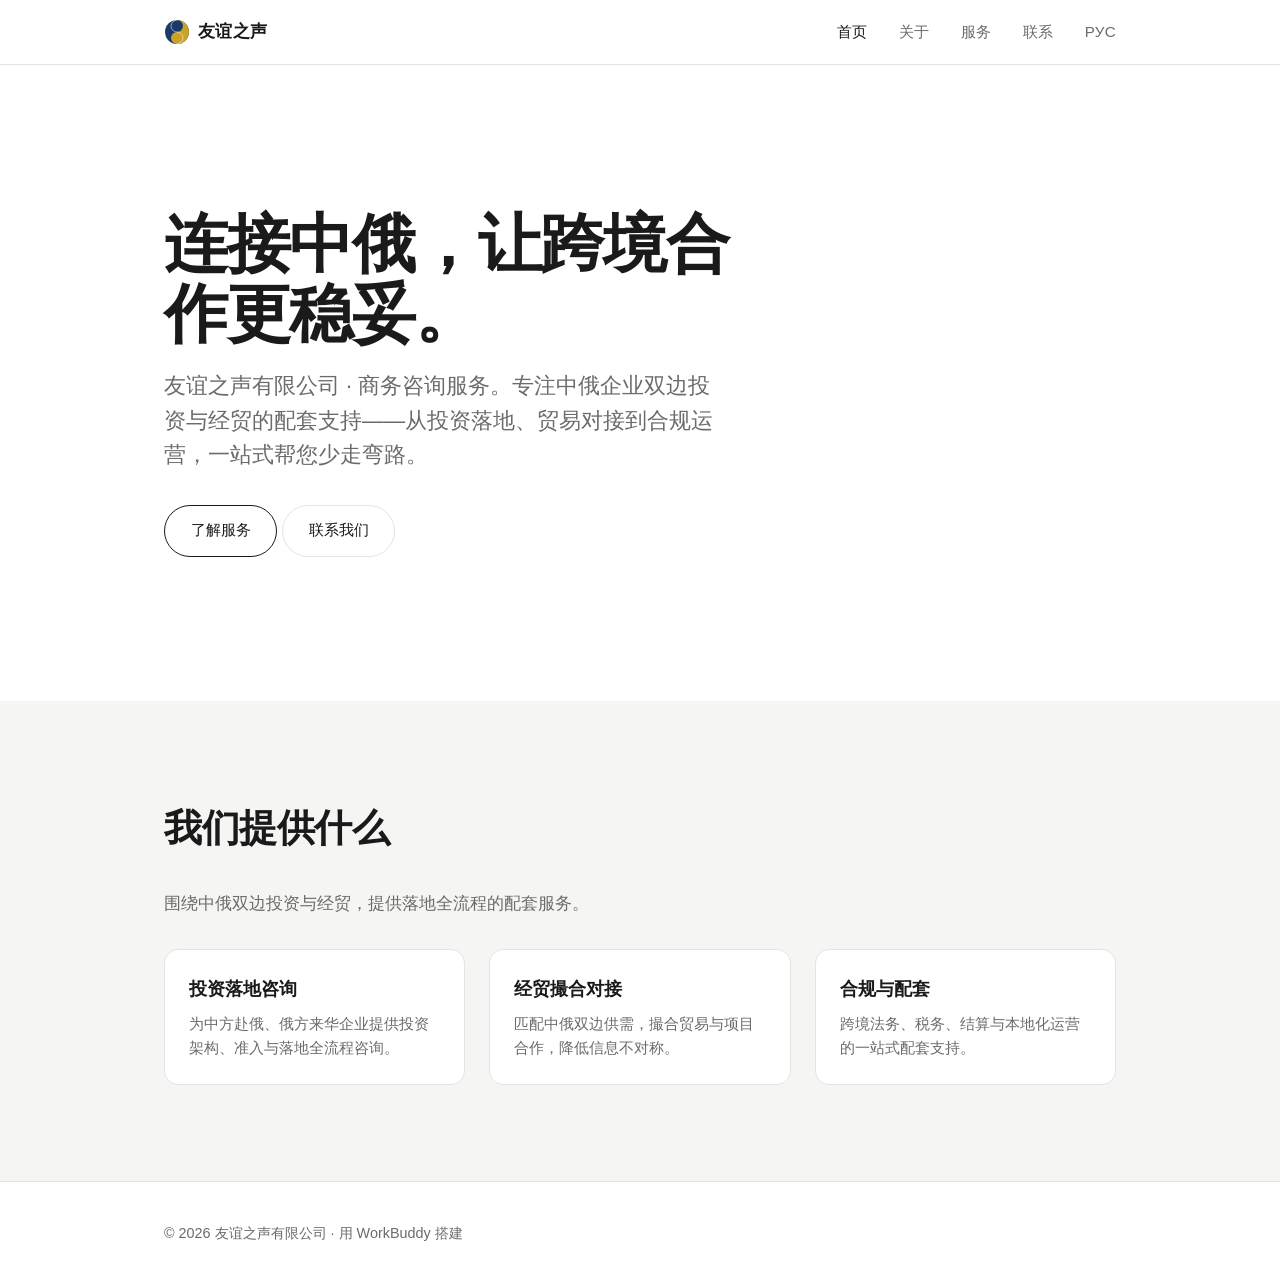
==== index.html @ 6a03e6d9 "Init 友谊之声商务咨询静态站：四页 + 中俄双语 + 矢量 logo + Formspree 接入" ====
<!DOCTYPE html>
<html lang="zh-CN">
<head>
  <meta charset="UTF-8" />
  <meta name="viewport" content="width=device-width, initial-scale=1.0" />
  <title data-i18n="title_home">友谊之声 · 商务咨询</title>
  <!-- description 会影响搜索引擎展示，可继续润色 -->
  <meta name="description" content="友谊之声有限公司商务咨询服务板块，专注中俄企业双边投资与经贸的配套支持。" />
  <link rel="stylesheet" href="assets/css/styles.css" />
  <link rel="icon" href="assets/brand/logo-mark.svg" type="image/svg+xml" />
</head>
<body>
  <!-- ===== 顶部导航：每个页面保持一致，方便访客随时跳转 ===== -->
  <header class="site-header">
    <nav class="nav container">
      <a href="index.html" class="brand"><img class="brand-mark" src="assets/brand/logo-mark.svg" alt="友谊之声"><span data-i18n="brand">友谊之声</span></a>
      <button class="nav-toggle" aria-label="菜单" aria-expanded="false">☰</button>
      <ul class="nav-links">
        <li><a href="index.html" aria-current="page" data-i18n="nav_home">首页</a></li>
        <li><a href="about.html" data-i18n="nav_about">关于</a></li>
        <li><a href="services.html" data-i18n="nav_services">服务</a></li>
        <li><a href="contact.html" data-i18n="nav_contact">联系</a></li>
        <!-- 语言切换按钮：点一下在中/俄之间切换，状态会被记住 -->
        <li><button id="lang-toggle" class="lang-toggle" type="button" data-i18n="nav_lang">РУС</button></li>
      </ul>
    </nav>
  </header>

  <main>
    <!-- ===== 英雄区：第一屏，说清你是谁、做什么 ===== -->
    <section class="hero container">
      <h1 data-i18n="hero_title">连接中俄，让跨境合作更稳妥。</h1>
      <p data-i18n="hero_sub">友谊之声有限公司 · 商务咨询服务。专注中俄企业双边投资与经贸的配套支持——从投资落地、贸易对接到合规运营，一站式帮您少走弯路。</p>
      <div>
        <a href="services.html" class="btn" data-i18n="btn_services">了解服务</a>
        <a href="contact.html" class="btn btn--ghost" data-i18n="btn_contact">联系我们</a>
      </div>
    </section>

    <!-- ===== 价值区块：三句话讲清核心服务 ===== -->
    <section class="section section--soft">
      <div class="container">
        <h2 data-i18n="sec_offer_title">我们提供什么</h2>
        <p class="lead" data-i18n="sec_offer_lead">围绕中俄双边投资与经贸，提供落地全流程的配套服务。</p>
        <div class="grid-3" style="margin-top:2rem">
          <!-- 下面每个 .card 就是一格，复制即可新增 -->
          <div class="card">
            <h3 data-i18n="card1_title">投资落地咨询</h3>
            <p data-i18n="card1_desc">为中方赴俄、俄方来华企业提供投资架构、准入与落地全流程咨询。</p>
          </div>
          <div class="card">
            <h3 data-i18n="card2_title">经贸撮合对接</h3>
            <p data-i18n="card2_desc">匹配中俄双边供需，撮合贸易与项目合作，降低信息不对称。</p>
          </div>
          <div class="card">
            <h3 data-i18n="card3_title">合规与配套</h3>
            <p data-i18n="card3_desc">跨境法务、税务、结算与本地化运营的一站式配套支持。</p>
          </div>
        </div>
      </div>
    </section>
  </main>

  <!-- ===== 页脚：保持简洁，别堆东西 ===== -->
  <footer class="site-footer">
    <div class="container">© <span id="year"></span> <span data-i18n="footer_text">友谊之声有限公司 · 用 WorkBuddy 搭建</span></div>
  </footer>

  <!-- 脚本放在 body 末尾：i18n 先加载（负责翻译与切换），main 后加载（汉堡菜单+年份） -->
  <script src="assets/js/i18n.js"></script>
  <script src="assets/js/main.js"></script>
</body>
</html>
---- assets/css/styles.css ----
/* ============================================================
   友谊之声 · 商务咨询 — 全局样式
   设计原则：大量留白、单一强调色、清晰的信息层级
   学习方式：先改 :root 里的变量，看整站风格怎么变
   ============================================================ */

/* ---- 设计变量：改这里就能换主题 ---- */
:root {
  --bg: #ffffff;          /* 页面背景 */
  --bg-soft: #f5f5f3;     /* 浅色区块背景 */
  --text: #1a1a1a;        /* 主文字 */
  --muted: #6b6b6b;       /* 次要文字 */
  --line: #e4e4e1;        /* 分割线/边框 */
  --accent: #1a1a1a;      /* 强调色（这里走极简黑白） */
  --max-width: 1080px;    /* 内容最大宽度 */
  --space: clamp(1.5rem, 5vw, 4rem); /* 左右内边距，随屏幕自适应 */
}

/* ---- 基础重置：让不同浏览器表现一致 ---- */
*, *::before, *::after { box-sizing: border-box; }
html { -webkit-text-size-adjust: 100%; scroll-behavior: smooth; }
body {
  margin: 0;
  background: var(--bg);
  color: var(--text);
  font-family: -apple-system, BlinkMacSystemFont, "Segoe UI", "PingFang SC",
    "Hiragino Sans GB", "Microsoft YaHei", sans-serif;
  line-height: 1.6;
  font-size: 17px;
  -webkit-font-smoothing: antialiased;
}
img { max-width: 100%; display: block; }
a { color: inherit; text-decoration: none; }

/* ---- 布局容器：统一内容宽度与居中 ---- */
.container {
  width: 100%;
  max-width: var(--max-width);
  margin-inline: auto;
  padding-inline: var(--space);
}

/* ---- 顶部导航：吸顶 + 毛玻璃 ---- */
.site-header {
  position: sticky;
  top: 0;
  z-index: 10;
  background: color-mix(in srgb, var(--bg) 88%, transparent);
  backdrop-filter: blur(8px);
  border-bottom: 1px solid var(--line);
}
.nav {
  display: flex;
  align-items: center;
  justify-content: space-between;
  height: 64px;
}
.brand {
  display: flex;
  align-items: center;
  gap: 0.5rem;
  font-weight: 700;
  letter-spacing: 0.02em;
  font-size: 1.05rem;
}
.brand-mark { height: 26px; width: 26px; display: block; }
.nav-links {
  display: flex;
  gap: 2rem;
  list-style: none;
  margin: 0;
  padding: 0;
}
.nav-links a {
  color: var(--muted);
  font-size: 0.95rem;
  transition: color .2s ease;
}
.nav-links a:hover,
.nav-links a[aria-current="page"] { color: var(--text); }
.nav-toggle {
  display: none;            /* 默认隐藏，窄屏才显示 */
  background: none;
  border: 0;
  cursor: pointer;
  font-size: 1.4rem;
  line-height: 1;
  color: var(--text);
}

/* 语言切换按钮：外观与导航链接保持一致 */
.lang-toggle {
  background: none;
  border: 0;
  cursor: pointer;
  color: var(--muted);
  font: inherit;
  font-size: 0.95rem;
  padding: 0;
  letter-spacing: 0.02em;
}
.lang-toggle:hover { color: var(--text); }

/* ---- 英雄区：第一屏，决定访客去留 ---- */
.hero { padding-block: clamp(4rem, 12vw, 9rem); }
.hero h1 {
  font-size: clamp(2.2rem, 6vw, 4rem);
  line-height: 1.1;
  letter-spacing: -0.02em;
  margin: 0 0 1.2rem;
  max-width: 16ch;
}
.hero p {
  font-size: clamp(1.05rem, 2.5vw, 1.35rem);
  color: var(--muted);
  max-width: 46ch;
  margin: 0 0 2rem;
}

/* ---- 按钮：统一圆角胶囊样式 ---- */
.btn {
  display: inline-block;
  padding: 0.8rem 1.6rem;
  border: 1px solid var(--text);
  border-radius: 999px;
  font-size: 0.95rem;
  transition: background .2s ease, color .2s ease;
}
.btn:hover { background: var(--text); color: var(--bg); }
.btn--ghost { border-color: var(--line); color: var(--text); }
.btn--ghost:hover { background: var(--bg-soft); color: var(--text); }

/* ---- 通用区块 ---- */
.section { padding-block: clamp(3rem, 8vw, 6rem); }
.section--soft { background: var(--bg-soft); }
.section h2 {
  font-size: clamp(1.6rem, 4vw, 2.4rem);
  letter-spacing: -0.01em;
  margin: 0 0 2rem;
}
.lead { color: var(--muted); max-width: 52ch; }

/* ---- 三栏卡片（首页价值展示）---- */
.grid-3 {
  display: grid;
  grid-template-columns: repeat(auto-fit, minmax(220px, 1fr));
  gap: 1.5rem;
}
.card {
  border: 1px solid var(--line);
  border-radius: 14px;
  padding: 1.5rem;
  background: var(--bg);
}
.card h3 { margin: 0 0 0.5rem; font-size: 1.15rem; }
.card p { margin: 0; color: var(--muted); font-size: 0.95rem; }

/* ---- 作品网格 ---- */
.works-grid {
  display: grid;
  grid-template-columns: repeat(auto-fill, minmax(260px, 1fr));
  gap: 1.5rem;
}
.work {
  border: 1px solid var(--line);
  border-radius: 14px;
  overflow: hidden;
}
.work .thumb {
  aspect-ratio: 4 / 3;
  background: var(--bg-soft);
  display: grid;
  place-items: center;
  color: var(--muted);
  font-size: 0.85rem;
}
.work .meta { padding: 1rem 1.2rem 1.4rem; }
.work .meta h3 { margin: 0 0 0.3rem; font-size: 1.1rem; }
.work .meta p { margin: 0; color: var(--muted); font-size: 0.9rem; }

/* ---- 表单（联系页）---- */
.field { margin-bottom: 1.2rem; }
.field label { display: block; margin-bottom: 0.4rem; font-size: 0.9rem; }
.field input, .field textarea {
  width: 100%;
  padding: 0.7rem 0.9rem;
  border: 1px solid var(--line);
  border-radius: 10px;
  font: inherit;
  background: var(--bg);
  color: var(--text);
}
.field input:focus, .field textarea:focus {
  outline: none;
  border-color: var(--text);
}

/* ---- 页脚 ---- */
.site-footer {
  border-top: 1px solid var(--line);
  padding-block: 2.5rem;
  color: var(--muted);
  font-size: 0.9rem;
}

/* ---- 响应式：窄屏（手机）显示汉堡菜单 ---- */
@media (max-width: 640px) {
  .nav-toggle { display: block; }
  .nav-links {
    position: absolute;
    top: 64px;
    left: 0;
    right: 0;
    flex-direction: column;
    gap: 0;
    background: var(--bg);
    border-bottom: 1px solid var(--line);
    padding: 0.5rem var(--space) 1rem;
    display: none;            /* 默认收起 */
  }
  .nav-links.open { display: flex; }  /* JS 加 .open 才展开 */
  .nav-links li { padding: 0.7rem 0; border-bottom: 1px solid var(--line); }
}
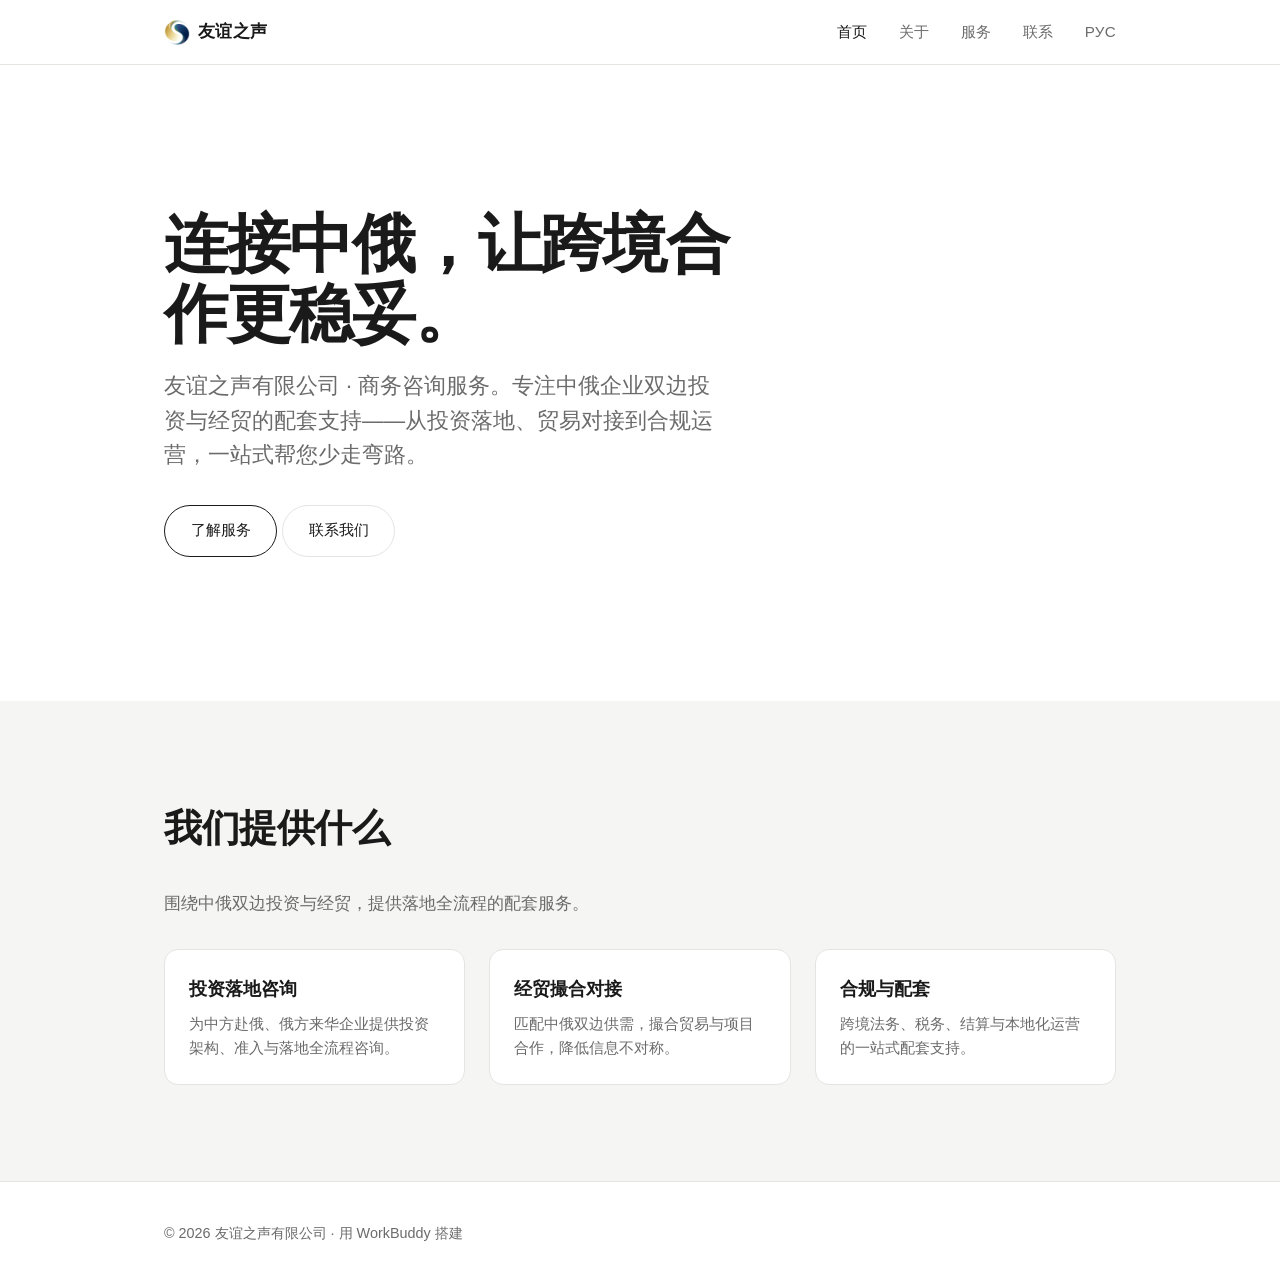
==== commit b98557cb: "feat: 替换公司 logo 为太极圆透明版（nav+favicon 改用 logo-mark.png）" ====
--- a/index.html
+++ b/index.html
@@ -7,13 +7,13 @@
   <!-- description 会影响搜索引擎展示，可继续润色 -->
   <meta name="description" content="友谊之声有限公司商务咨询服务板块，专注中俄企业双边投资与经贸的配套支持。" />
   <link rel="stylesheet" href="assets/css/styles.css" />
-  <link rel="icon" href="assets/brand/logo-mark.svg" type="image/svg+xml" />
+  <link rel="icon" href="assets/brand/logo-mark.png" type="image/png" />
 </head>
 <body>
   <!-- ===== 顶部导航：每个页面保持一致，方便访客随时跳转 ===== -->
   <header class="site-header">
     <nav class="nav container">
-      <a href="index.html" class="brand"><img class="brand-mark" src="assets/brand/logo-mark.svg" alt="友谊之声"><span data-i18n="brand">友谊之声</span></a>
+      <a href="index.html" class="brand"><img class="brand-mark" src="assets/brand/logo-mark.png" alt="友谊之声"><span data-i18n="brand">友谊之声</span></a>
       <button class="nav-toggle" aria-label="菜单" aria-expanded="false">☰</button>
       <ul class="nav-links">
         <li><a href="index.html" aria-current="page" data-i18n="nav_home">首页</a></li>
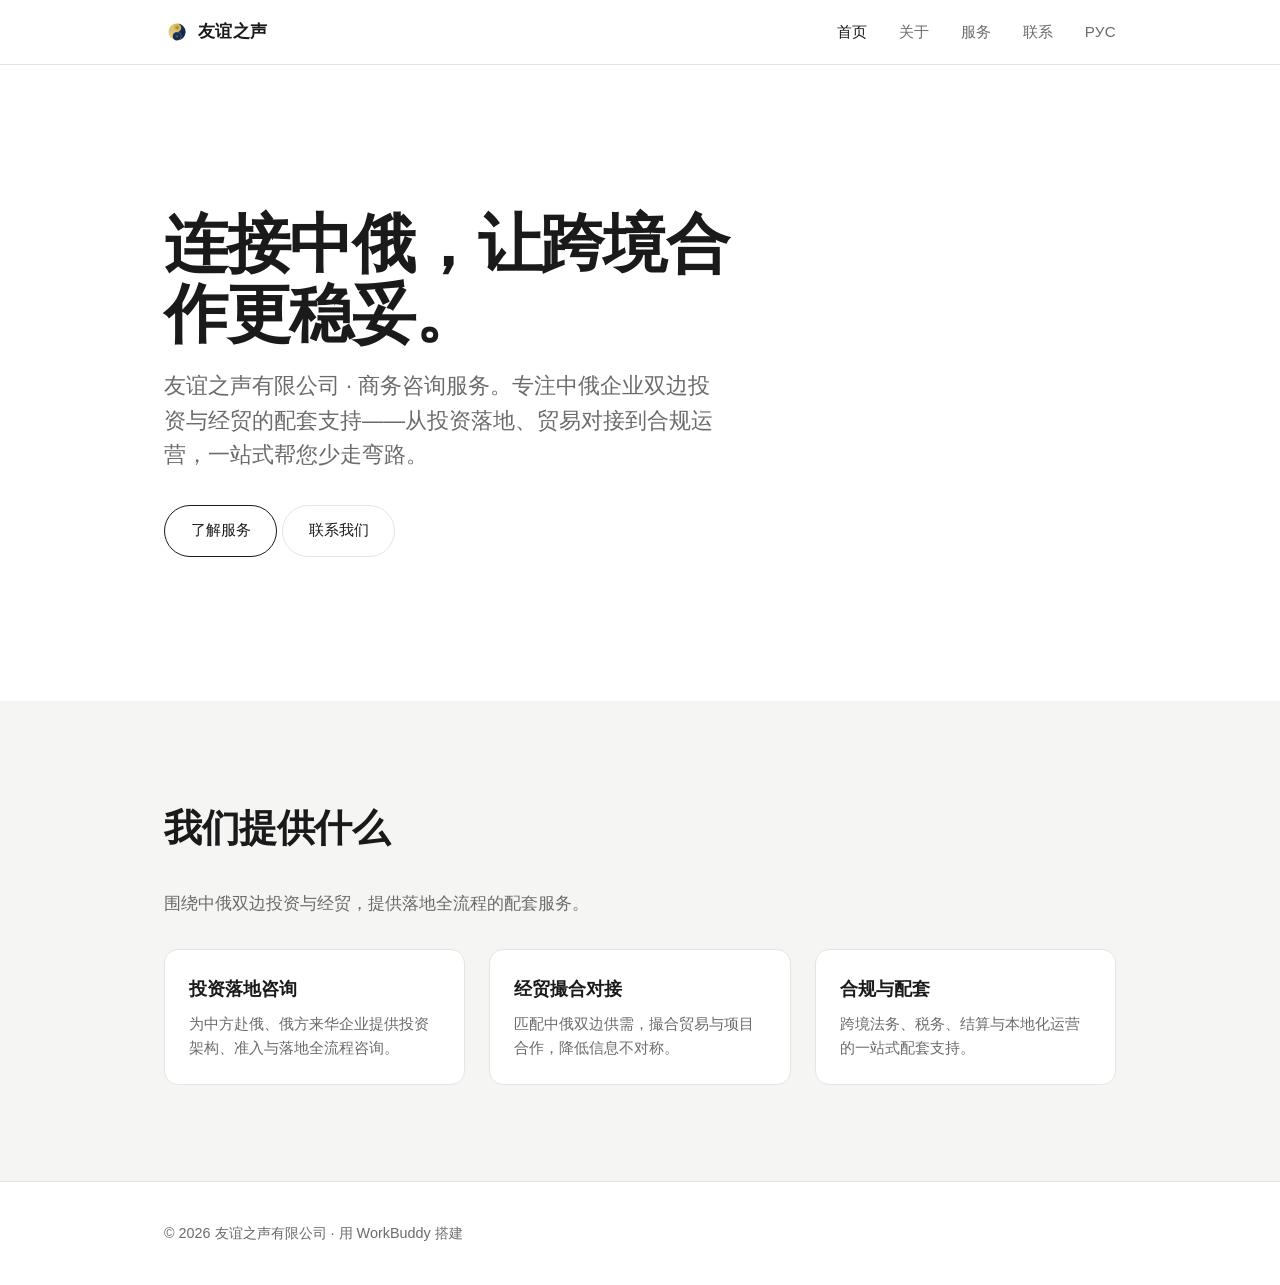
==== commit 87c75101: "feat: logo 升级为参数化 SVG 母版（太极圆+微涟漪），字标同步，站点改用矢量" ====
--- a/index.html
+++ b/index.html
@@ -7,13 +7,13 @@
   <!-- description 会影响搜索引擎展示，可继续润色 -->
   <meta name="description" content="友谊之声有限公司商务咨询服务板块，专注中俄企业双边投资与经贸的配套支持。" />
   <link rel="stylesheet" href="assets/css/styles.css" />
-  <link rel="icon" href="assets/brand/logo-mark.png" type="image/png" />
+  <link rel="icon" href="assets/brand/logo-mark.svg" type="image/svg+xml" />
 </head>
 <body>
   <!-- ===== 顶部导航：每个页面保持一致，方便访客随时跳转 ===== -->
   <header class="site-header">
     <nav class="nav container">
-      <a href="index.html" class="brand"><img class="brand-mark" src="assets/brand/logo-mark.png" alt="友谊之声"><span data-i18n="brand">友谊之声</span></a>
+      <a href="index.html" class="brand"><img class="brand-mark" src="assets/brand/logo-mark.svg" alt="友谊之声"><span data-i18n="brand">友谊之声</span></a>
       <button class="nav-toggle" aria-label="菜单" aria-expanded="false">☰</button>
       <ul class="nav-links">
         <li><a href="index.html" aria-current="page" data-i18n="nav_home">首页</a></li>
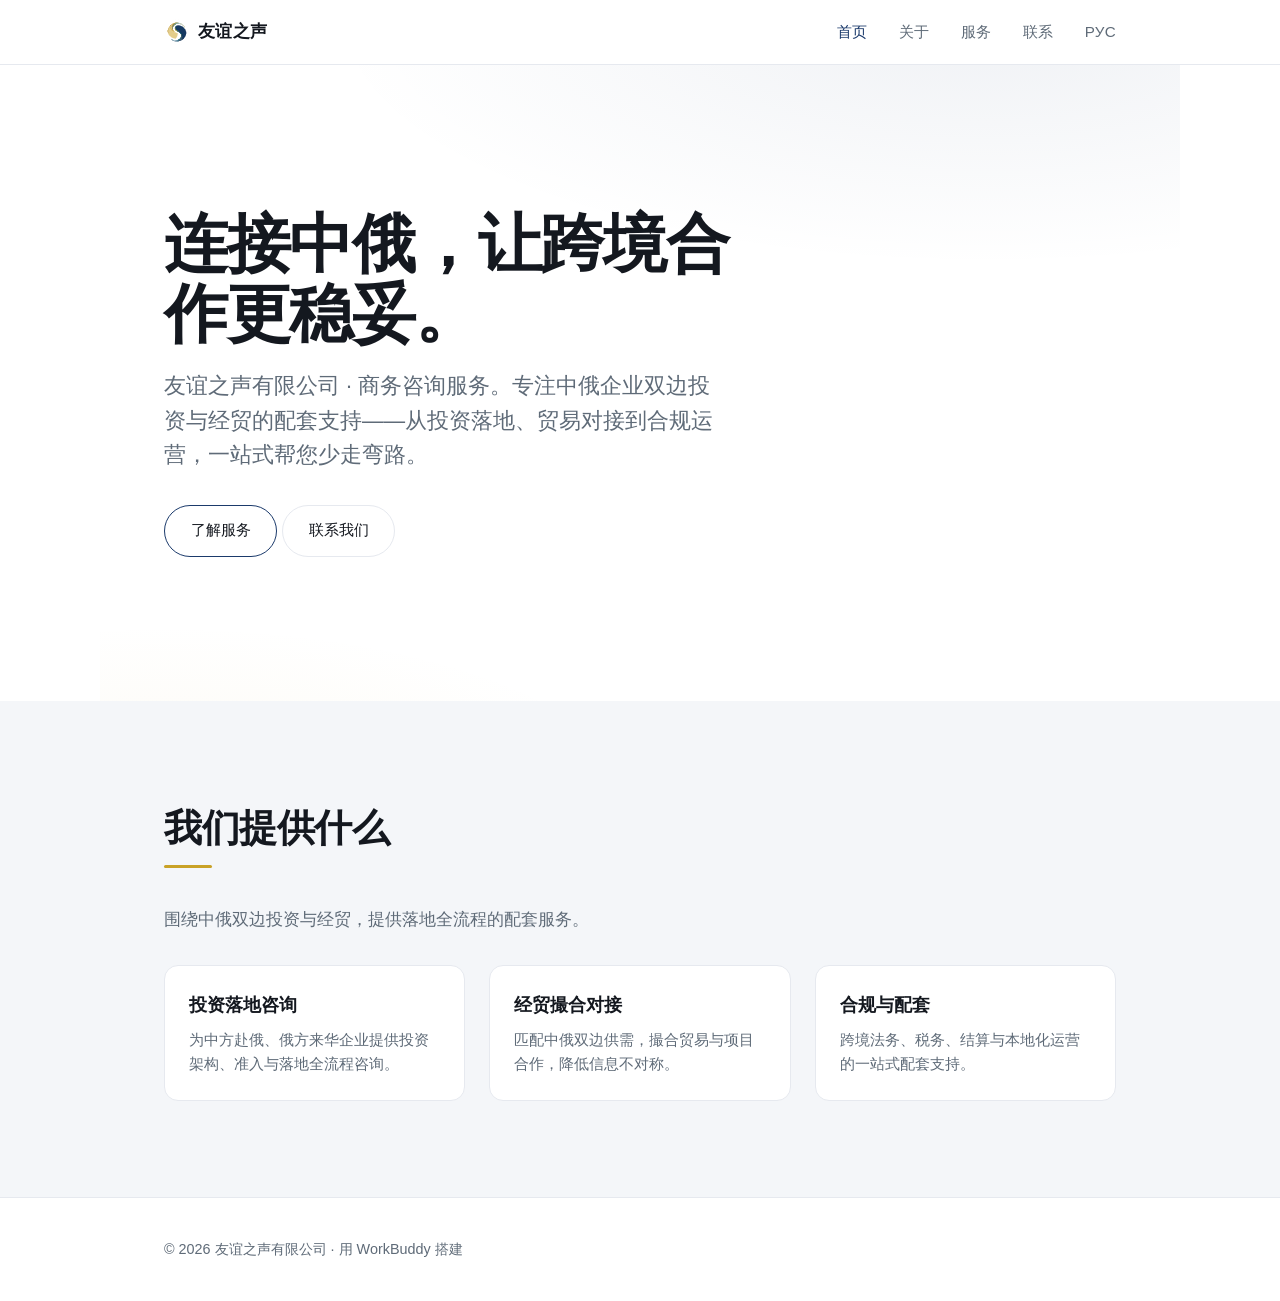
==== commit c91e0dd2: "设计打磨：引入品牌蓝+金、视觉交互升级、补全 SEO/OG/语言声明" ====
--- a/index.html
+++ b/index.html
@@ -4,8 +4,20 @@
   <meta charset="UTF-8" />
   <meta name="viewport" content="width=device-width, initial-scale=1.0" />
   <title data-i18n="title_home">友谊之声 · 商务咨询</title>
-  <!-- description 会影响搜索引擎展示，可继续润色 -->
-  <meta name="description" content="友谊之声有限公司商务咨询服务板块，专注中俄企业双边投资与经贸的配套支持。" />
+  <meta name="description" data-i18n-meta="desc_home" content="友谊之声有限公司商务咨询服务板块，专注中俄企业双边投资与经贸的配套支持。" />
+  <link rel="canonical" href="https://youyizhisheng.ru/" />
+  <meta name="theme-color" content="#1B3A6B" />
+  <meta property="og:type" content="website" />
+  <meta property="og:site_name" content="友谊之声 · 商务咨询" />
+  <meta property="og:title" content="友谊之声 · 商务咨询" />
+  <meta property="og:description" content="友谊之声有限公司商务咨询服务板块，专注中俄企业双边投资与经贸的配套支持。" />
+  <meta property="og:url" content="https://youyizhisheng.ru/" />
+  <meta property="og:image" content="https://youyizhisheng.ru/assets/brand/logo-mark.svg" />
+  <meta property="og:locale" content="zh_CN" />
+  <meta property="og:locale:alternate" content="ru_RU" />
+  <meta name="twitter:card" content="summary" />
+  <meta name="twitter:title" content="友谊之声 · 商务咨询" />
+  <meta name="twitter:description" content="友谊之声有限公司商务咨询服务板块，专注中俄企业双边投资与经贸的配套支持。" />
   <link rel="stylesheet" href="assets/css/styles.css" />
   <link rel="icon" href="assets/brand/logo-mark.svg" type="image/svg+xml" />
 </head>
--- a/assets/css/styles.css
+++ b/assets/css/styles.css
@@ -7,11 +7,14 @@
 /* ---- 设计变量：改这里就能换主题 ---- */
 :root {
   --bg: #ffffff;          /* 页面背景 */
-  --bg-soft: #f5f5f3;     /* 浅色区块背景 */
-  --text: #1a1a1a;        /* 主文字 */
-  --muted: #6b6b6b;       /* 次要文字 */
-  --line: #e4e4e1;        /* 分割线/边框 */
-  --accent: #1a1a1a;      /* 强调色（这里走极简黑白） */
+  --bg-soft: #f4f6f9;     /* 浅色区块背景（轻微冷调，呼应品牌蓝） */
+  --text: #14181f;        /* 主文字 */
+  --muted: #5f6b78;       /* 次要文字（偏蓝灰） */
+  --line: #e6e9ef;        /* 分割线/边框 */
+  --accent: #1B3A6B;      /* 品牌深蓝（强调色） */
+  --accent-strong: #16315a;/* 深蓝按下/悬停态 */
+  --accent-soft: #eef2f8; /* 蓝的浅底（hover/区块） */
+  --gold: #C9A227;        /* 品牌金（点缀/分隔） */
   --max-width: 1080px;    /* 内容最大宽度 */
   --space: clamp(1.5rem, 5vw, 4rem); /* 左右内边距，随屏幕自适应 */
 }
@@ -77,7 +80,7 @@
   transition: color .2s ease;
 }
 .nav-links a:hover,
-.nav-links a[aria-current="page"] { color: var(--text); }
+.nav-links a[aria-current="page"] { color: var(--accent); }
 .nav-toggle {
   display: none;            /* 默认隐藏，窄屏才显示 */
   background: none;
@@ -102,7 +105,12 @@
 .lang-toggle:hover { color: var(--text); }
 
 /* ---- 英雄区：第一屏，决定访客去留 ---- */
-.hero { padding-block: clamp(4rem, 12vw, 9rem); }
+.hero {
+  padding-block: clamp(4rem, 12vw, 9rem);
+  background:
+    radial-gradient(1100px 420px at 82% -8%, rgba(27, 58, 107, .07), transparent 60%),
+    radial-gradient(820px 320px at 6% 118%, rgba(201, 162, 39, .06), transparent 60%);
+}
 .hero h1 {
   font-size: clamp(2.2rem, 6vw, 4rem);
   line-height: 1.1;
@@ -121,14 +129,16 @@
 .btn {
   display: inline-block;
   padding: 0.8rem 1.6rem;
-  border: 1px solid var(--text);
+  border: 1px solid var(--accent);
   border-radius: 999px;
   font-size: 0.95rem;
-  transition: background .2s ease, color .2s ease;
-}
-.btn:hover { background: var(--text); color: var(--bg); }
+  transition: background .2s ease, color .2s ease, border-color .2s ease;
+}
+.btn:hover { background: var(--accent); color: #fff; }
+.btn--primary { background: var(--accent); color: #fff; border-color: var(--accent); }
+.btn--primary:hover { background: var(--accent-strong); border-color: var(--accent-strong); }
 .btn--ghost { border-color: var(--line); color: var(--text); }
-.btn--ghost:hover { background: var(--bg-soft); color: var(--text); }
+.btn--ghost:hover { background: var(--accent-soft); color: var(--accent); border-color: var(--accent); }
 
 /* ---- 通用区块 ---- */
 .section { padding-block: clamp(3rem, 8vw, 6rem); }
@@ -136,7 +146,19 @@
 .section h2 {
   font-size: clamp(1.6rem, 4vw, 2.4rem);
   letter-spacing: -0.01em;
-  margin: 0 0 2rem;
+  margin: 0 0 2.4rem;
+  position: relative;
+  padding-bottom: 0.6rem;
+}
+.section h2::after {
+  content: "";
+  position: absolute;
+  left: 0;
+  bottom: 0;
+  width: 48px;
+  height: 3px;
+  border-radius: 2px;
+  background: var(--gold);     /* 金色短分隔条，点出品牌质感 */
 }
 .lead { color: var(--muted); max-width: 52ch; }
 
@@ -151,6 +173,12 @@
   border-radius: 14px;
   padding: 1.5rem;
   background: var(--bg);
+  transition: transform .25s ease, box-shadow .25s ease, border-color .25s ease;
+}
+.card:hover {
+  transform: translateY(-4px);
+  box-shadow: 0 12px 28px rgba(27, 58, 107, .12);
+  border-color: var(--accent);
 }
 .card h3 { margin: 0 0 0.5rem; font-size: 1.15rem; }
 .card p { margin: 0; color: var(--muted); font-size: 0.95rem; }
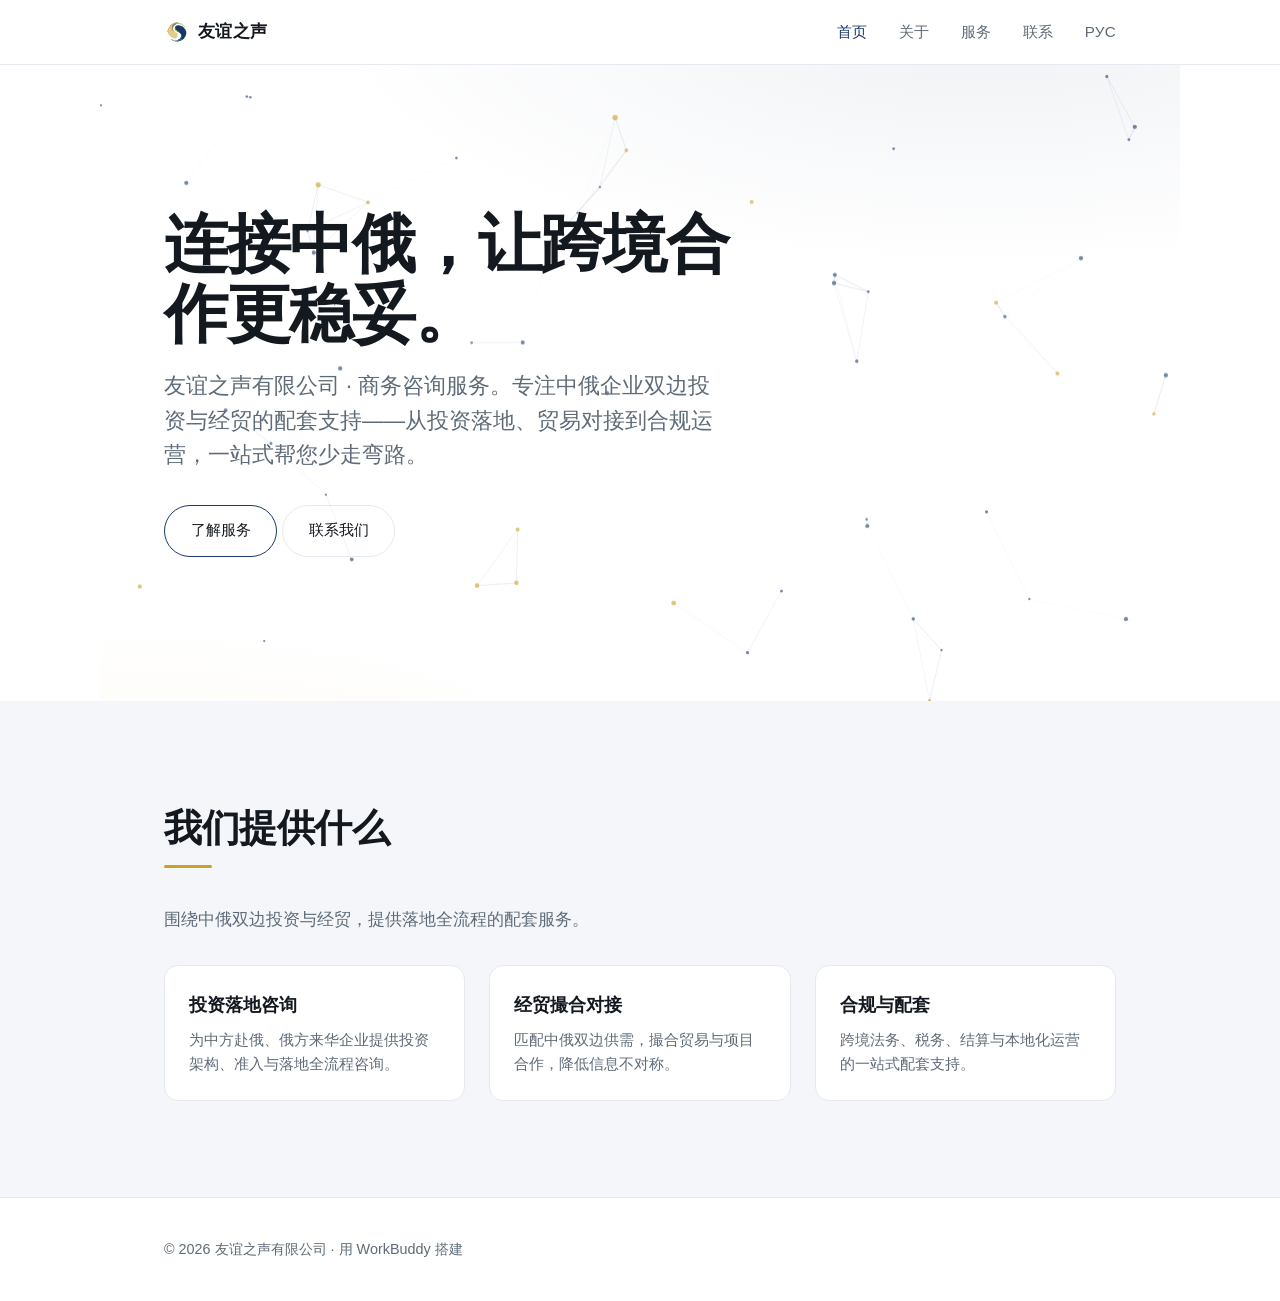
==== commit 52531014: "首页英雄区：新增零依赖 Canvas 动态画布（蓝金粒子网络+金色涟漪）" ====
--- a/index.html
+++ b/index.html
@@ -41,6 +41,7 @@
   <main>
     <!-- ===== 英雄区：第一屏，说清你是谁、做什么 ===== -->
     <section class="hero container">
+      <canvas id="hero-canvas" aria-hidden="true"></canvas>
       <h1 data-i18n="hero_title">连接中俄，让跨境合作更稳妥。</h1>
       <p data-i18n="hero_sub">友谊之声有限公司 · 商务咨询服务。专注中俄企业双边投资与经贸的配套支持——从投资落地、贸易对接到合规运营，一站式帮您少走弯路。</p>
       <div>
@@ -81,5 +82,6 @@
   <!-- 脚本放在 body 末尾：i18n 先加载（负责翻译与切换），main 后加载（汉堡菜单+年份） -->
   <script src="assets/js/i18n.js"></script>
   <script src="assets/js/main.js"></script>
+  <script src="assets/js/hero-canvas.js"></script>
 </body>
 </html>
--- a/assets/css/styles.css
+++ b/assets/css/styles.css
@@ -107,10 +107,22 @@
 /* ---- 英雄区：第一屏，决定访客去留 ---- */
 .hero {
   padding-block: clamp(4rem, 12vw, 9rem);
+  position: relative;          /* 让动态画布定位在英雄区内 */
+  overflow: hidden;            /* 裁掉溢出，避免横向滚动 */
   background:
     radial-gradient(1100px 420px at 82% -8%, rgba(27, 58, 107, .07), transparent 60%),
     radial-gradient(820px 320px at 6% 118%, rgba(201, 162, 39, .06), transparent 60%);
 }
+/* 英雄区动态画布：置于文字下层，纯装饰、不拦截点击 */
+#hero-canvas {
+  position: absolute;
+  inset: 0;
+  width: 100%;
+  height: 100%;
+  z-index: 0;
+  pointer-events: none;
+}
+.hero > * { position: relative; z-index: 1; }
 .hero h1 {
   font-size: clamp(2.2rem, 6vw, 4rem);
   line-height: 1.1;
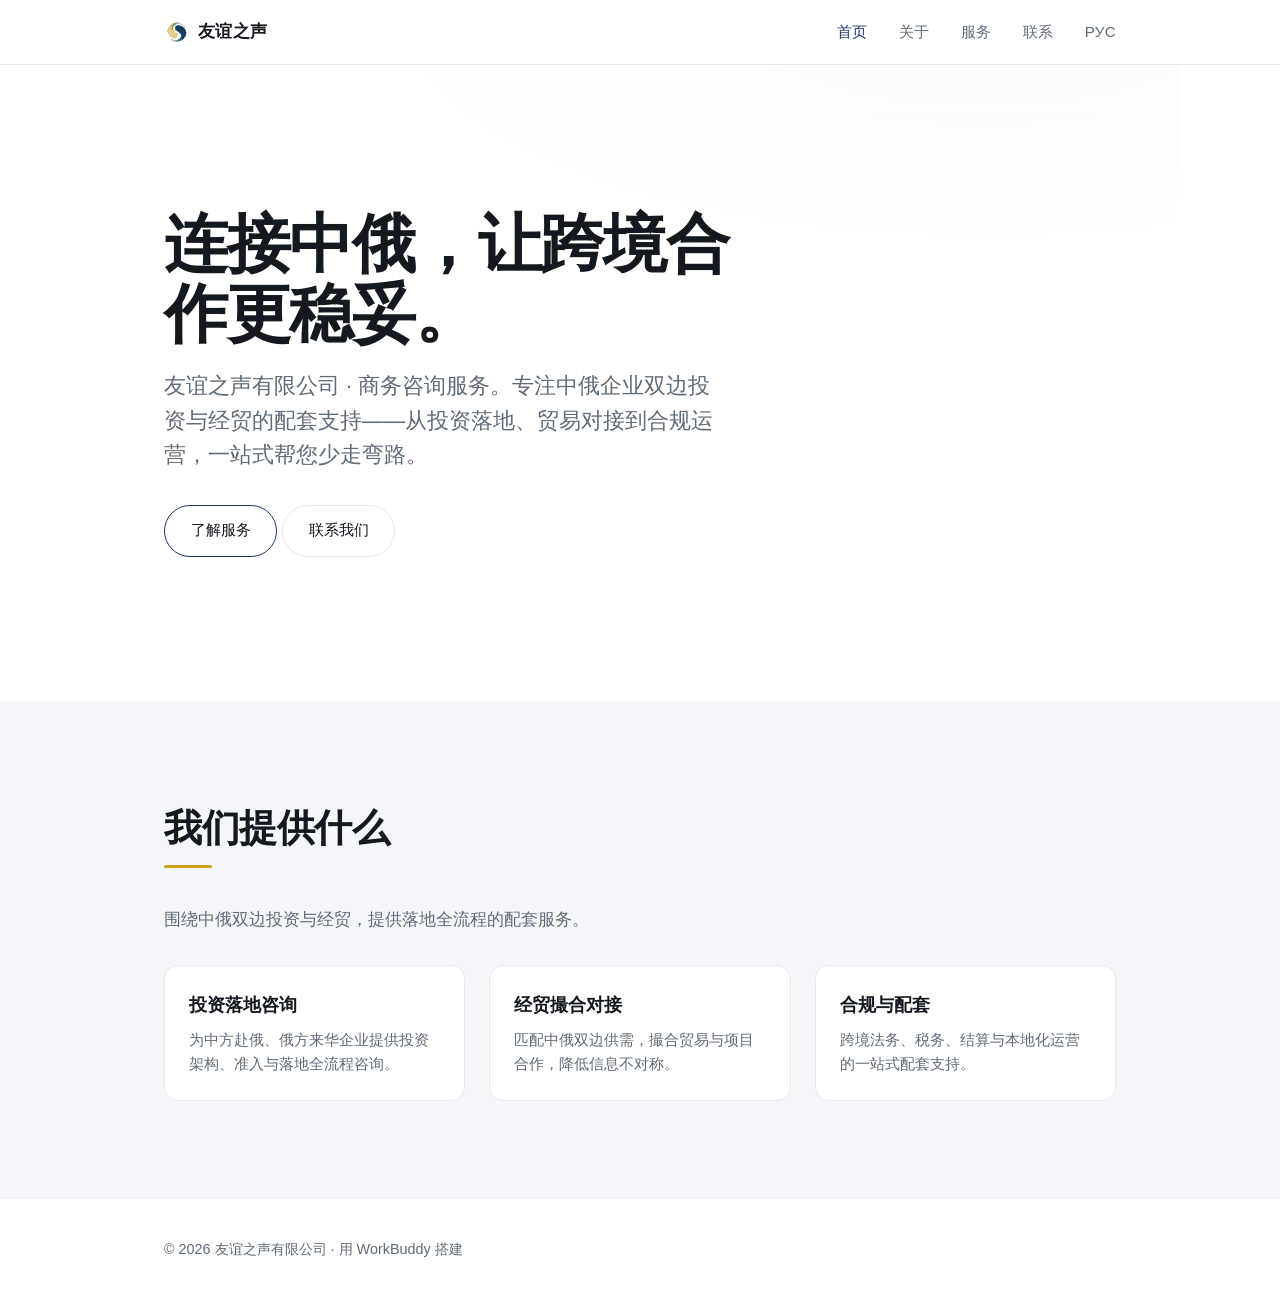
==== commit 4bdc8c82: "首页英雄区：改用 AI 生成视频背景（替代 Canvas），加浅色蒙版保证文字可读" ====
--- a/index.html
+++ b/index.html
@@ -41,7 +41,10 @@
   <main>
     <!-- ===== 英雄区：第一屏，说清你是谁、做什么 ===== -->
     <section class="hero container">
-      <canvas id="hero-canvas" aria-hidden="true"></canvas>
+      <video class="hero-video" autoplay muted loop playsinline preload="auto" aria-hidden="true">
+        <source src="assets/media/hero-bg.mp4" type="video/mp4" />
+      </video>
+      <div class="hero-scrim" aria-hidden="true"></div>
       <h1 data-i18n="hero_title">连接中俄，让跨境合作更稳妥。</h1>
       <p data-i18n="hero_sub">友谊之声有限公司 · 商务咨询服务。专注中俄企业双边投资与经贸的配套支持——从投资落地、贸易对接到合规运营，一站式帮您少走弯路。</p>
       <div>
@@ -82,6 +85,5 @@
   <!-- 脚本放在 body 末尾：i18n 先加载（负责翻译与切换），main 后加载（汉堡菜单+年份） -->
   <script src="assets/js/i18n.js"></script>
   <script src="assets/js/main.js"></script>
-  <script src="assets/js/hero-canvas.js"></script>
 </body>
 </html>
--- a/assets/css/styles.css
+++ b/assets/css/styles.css
@@ -107,22 +107,34 @@
 /* ---- 英雄区：第一屏，决定访客去留 ---- */
 .hero {
   padding-block: clamp(4rem, 12vw, 9rem);
-  position: relative;          /* 让动态画布定位在英雄区内 */
+  position: relative;          /* 让视频/蒙版定位在英雄区内 */
   overflow: hidden;            /* 裁掉溢出，避免横向滚动 */
   background:
     radial-gradient(1100px 420px at 82% -8%, rgba(27, 58, 107, .07), transparent 60%),
     radial-gradient(820px 320px at 6% 118%, rgba(201, 162, 39, .06), transparent 60%);
 }
-/* 英雄区动态画布：置于文字下层，纯装饰、不拦截点击 */
-#hero-canvas {
+/* 英雄区视频背景：全幅覆盖、静音循环、置于文字下层、不拦截点击 */
+.hero-video {
   position: absolute;
   inset: 0;
   width: 100%;
   height: 100%;
+  object-fit: cover;
   z-index: 0;
   pointer-events: none;
 }
-.hero > * { position: relative; z-index: 1; }
+/* 浅色蒙版：保证深色文字在视频上清晰可读，同时保留通透感 */
+.hero-scrim {
+  position: absolute;
+  inset: 0;
+  z-index: 1;
+  pointer-events: none;
+  background: linear-gradient(180deg,
+    rgba(255, 255, 255, .72) 0%,
+    rgba(255, 255, 255, .52) 45%,
+    rgba(255, 255, 255, .80) 100%);
+}
+.hero > *:not(.hero-video):not(.hero-scrim) { position: relative; z-index: 2; }
 .hero h1 {
   font-size: clamp(2.2rem, 6vw, 4rem);
   line-height: 1.1;
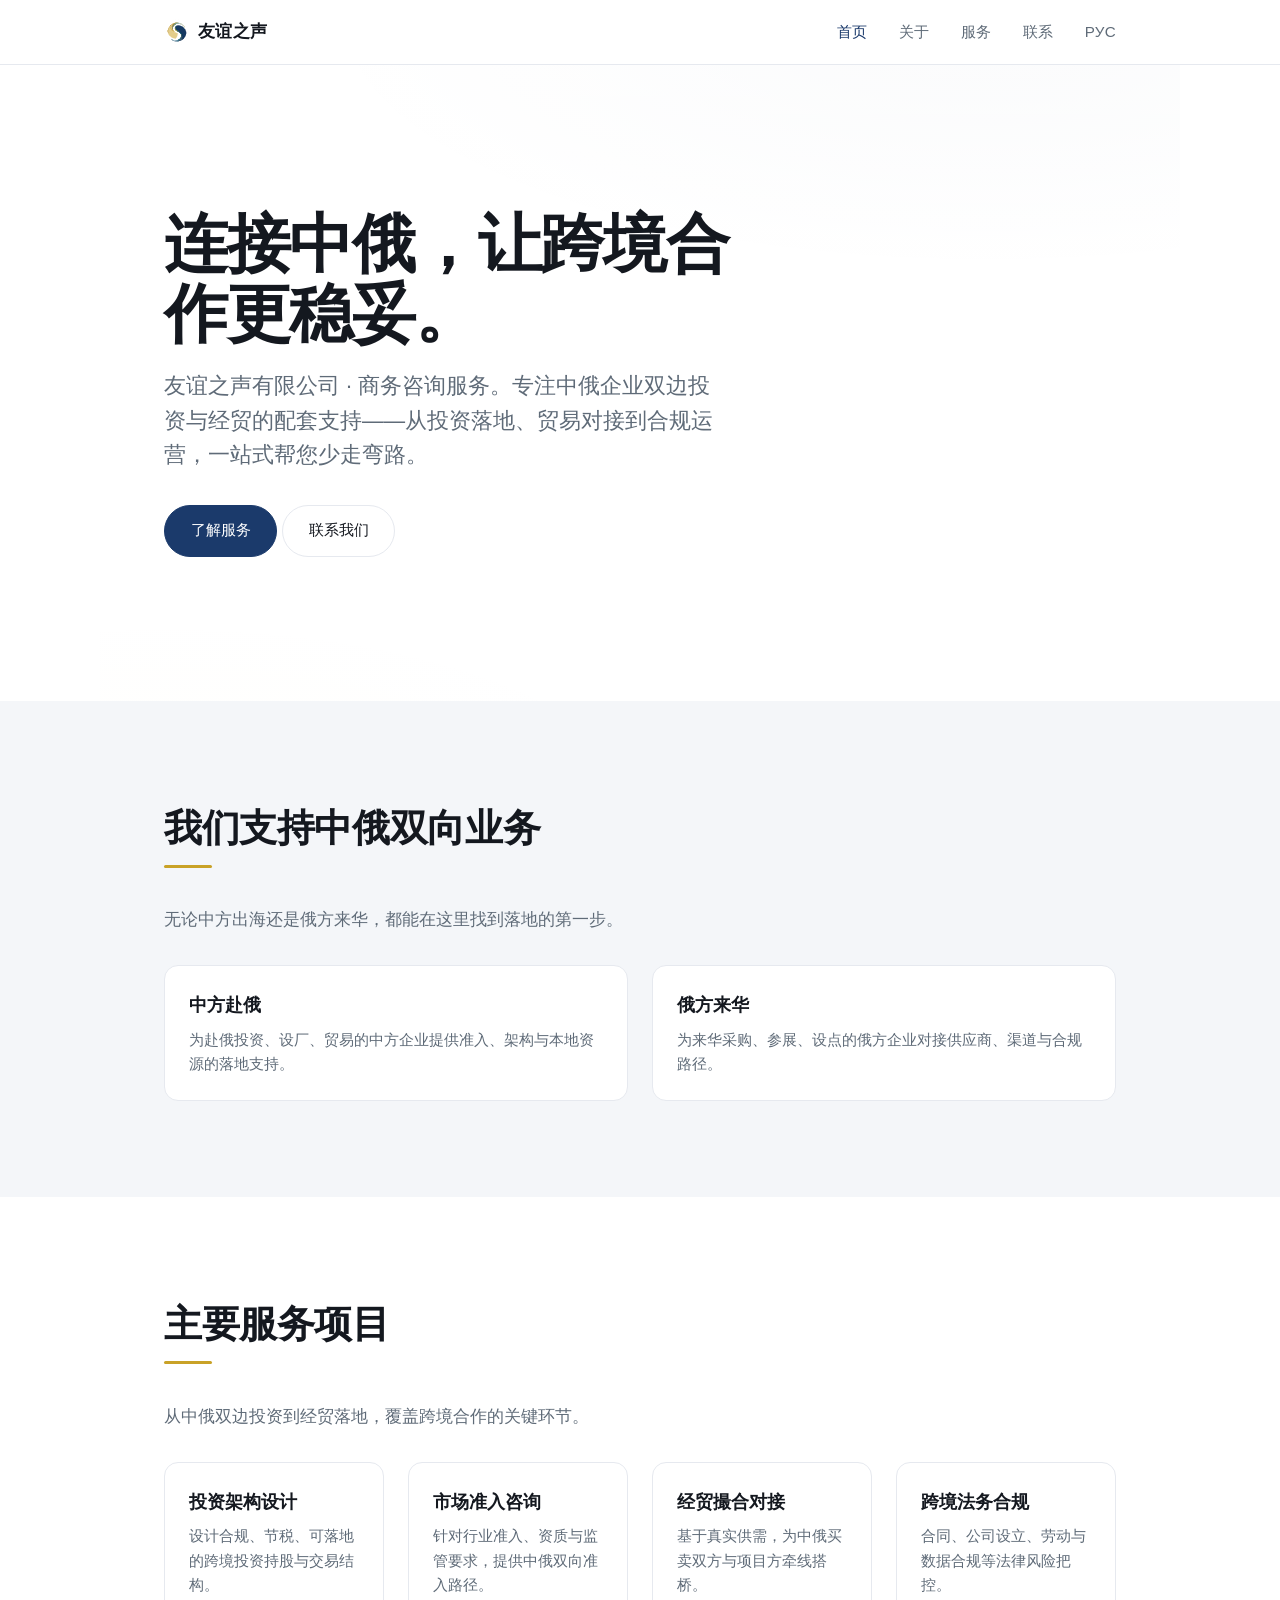
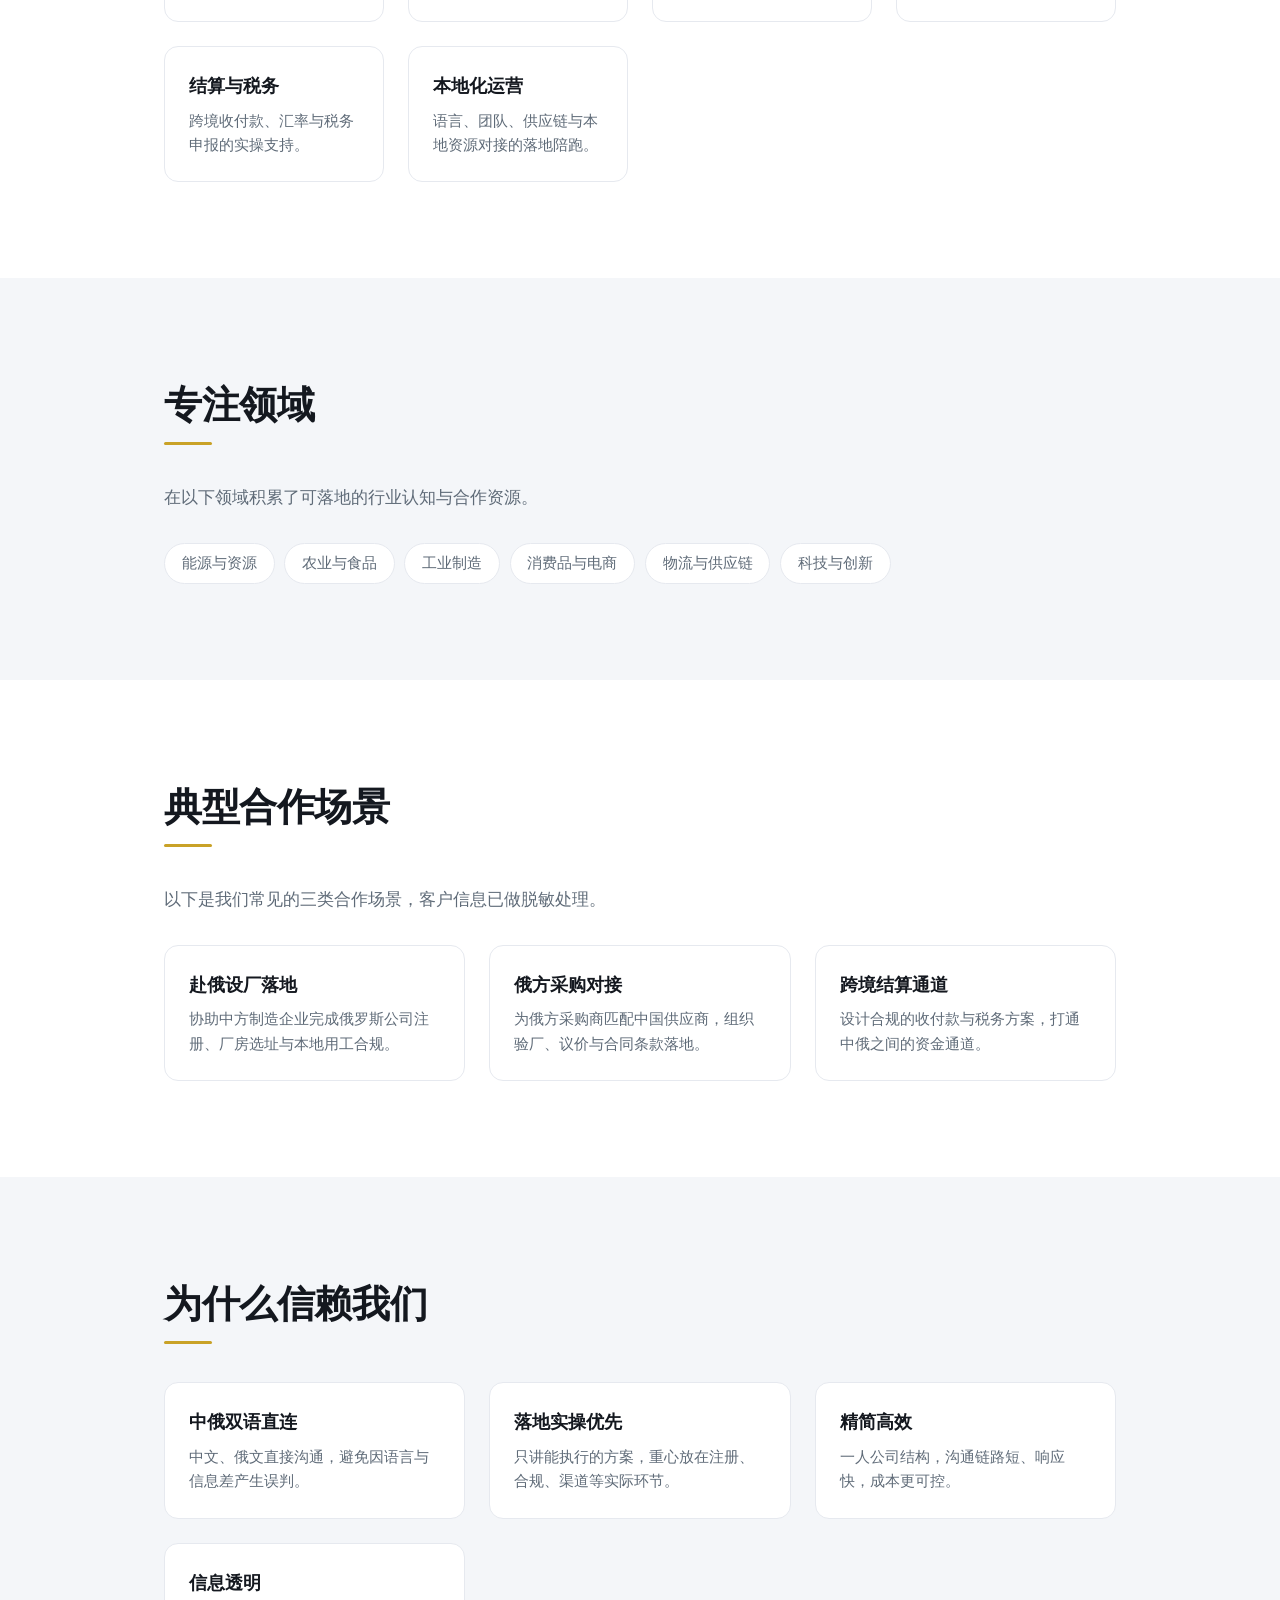
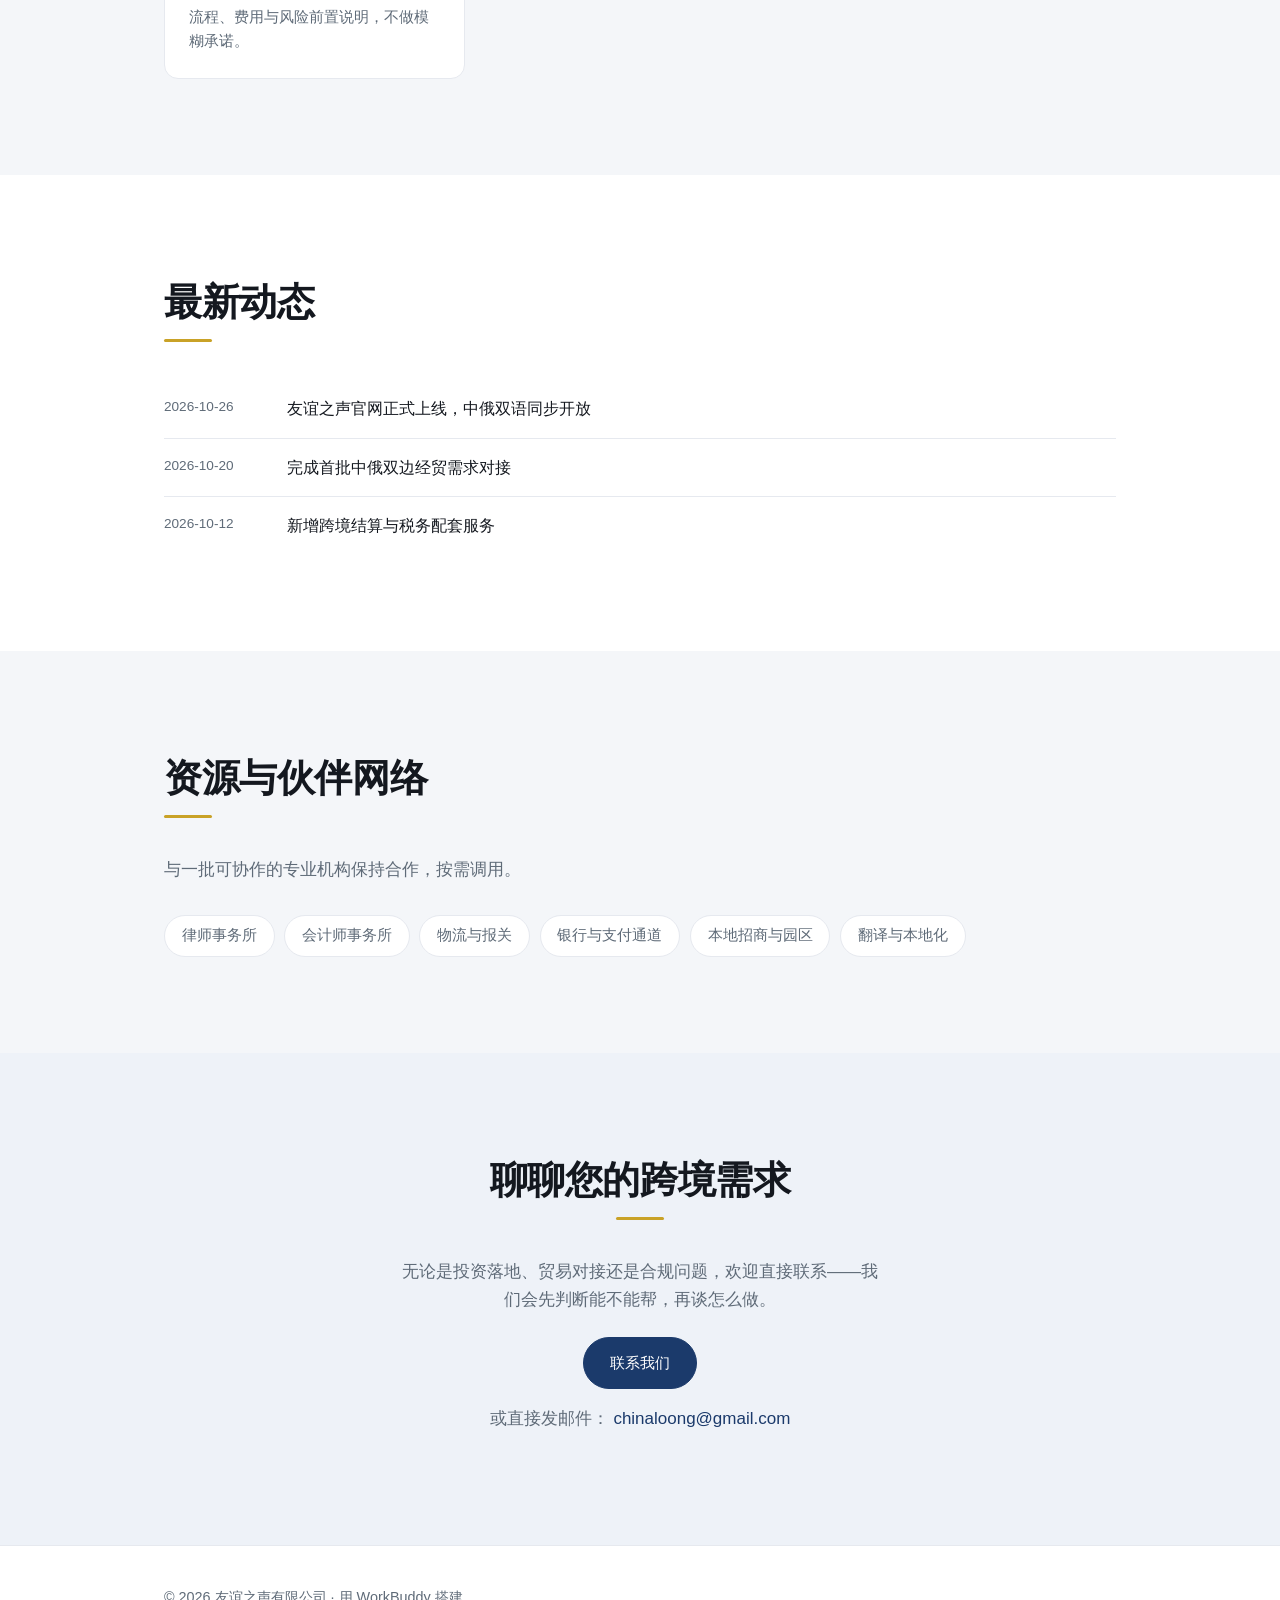
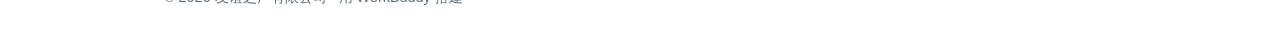
==== commit a7fd8612: "首页套用 sinoruss 式栏目架构并做品牌化区分：新增双向业务/服务项目/专注领域/典型场景/信赖理由/动态/资源网络/联系CTA，补齐中俄双语" ====
--- a/index.html
+++ b/index.html
@@ -39,7 +39,7 @@
   </header>
 
   <main>
-    <!-- ===== 英雄区：第一屏，说清你是谁、做什么 ===== -->
+    <!-- ===== 英雄区：视频背景 + 一句话定位 ===== -->
     <section class="hero container">
       <video class="hero-video" autoplay muted loop playsinline preload="auto" aria-hidden="true">
         <source src="assets/media/hero-bg.mp4" type="video/mp4" />
@@ -48,31 +48,175 @@
       <h1 data-i18n="hero_title">连接中俄，让跨境合作更稳妥。</h1>
       <p data-i18n="hero_sub">友谊之声有限公司 · 商务咨询服务。专注中俄企业双边投资与经贸的配套支持——从投资落地、贸易对接到合规运营，一站式帮您少走弯路。</p>
       <div>
-        <a href="services.html" class="btn" data-i18n="btn_services">了解服务</a>
+        <a href="services.html" class="btn btn--primary" data-i18n="btn_services">了解服务</a>
         <a href="contact.html" class="btn btn--ghost" data-i18n="btn_contact">联系我们</a>
       </div>
     </section>
 
-    <!-- ===== 价值区块：三句话讲清核心服务 ===== -->
-    <section class="section section--soft">
-      <div class="container">
-        <h2 data-i18n="sec_offer_title">我们提供什么</h2>
-        <p class="lead" data-i18n="sec_offer_lead">围绕中俄双边投资与经贸，提供落地全流程的配套服务。</p>
+    <!-- ===== 1) 双向业务：我们支持谁 ===== -->
+    <section class="section section--soft">
+      <div class="container">
+        <h2 data-i18n="sec_support_title">我们支持中俄双向业务</h2>
+        <p class="lead" data-i18n="sec_support_lead">无论中方出海还是俄方来华，都能在这里找到落地的第一步。</p>
+        <div class="grid-2" style="margin-top:2rem">
+          <div class="card">
+            <h3 data-i18n="support_cn_title">中方赴俄</h3>
+            <p data-i18n="support_cn_desc">为赴俄投资、设厂、贸易的中方企业提供准入、架构与本地资源的落地支持。</p>
+          </div>
+          <div class="card">
+            <h3 data-i18n="support_ru_title">俄方来华</h3>
+            <p data-i18n="support_ru_desc">为来华采购、参展、设点的俄方企业对接供应商、渠道与合规路径。</p>
+          </div>
+        </div>
+      </div>
+    </section>
+
+    <!-- ===== 2) 主要服务项目（6 项）===== -->
+    <section class="section">
+      <div class="container">
+        <h2 data-i18n="sec_services_title">主要服务项目</h2>
+        <p class="lead" data-i18n="sec_services_lead">从中俄双边投资到经贸落地，覆盖跨境合作的关键环节。</p>
         <div class="grid-3" style="margin-top:2rem">
-          <!-- 下面每个 .card 就是一格，复制即可新增 -->
-          <div class="card">
-            <h3 data-i18n="card1_title">投资落地咨询</h3>
-            <p data-i18n="card1_desc">为中方赴俄、俄方来华企业提供投资架构、准入与落地全流程咨询。</p>
-          </div>
-          <div class="card">
-            <h3 data-i18n="card2_title">经贸撮合对接</h3>
-            <p data-i18n="card2_desc">匹配中俄双边供需，撮合贸易与项目合作，降低信息不对称。</p>
-          </div>
-          <div class="card">
-            <h3 data-i18n="card3_title">合规与配套</h3>
-            <p data-i18n="card3_desc">跨境法务、税务、结算与本地化运营的一站式配套支持。</p>
-          </div>
-        </div>
+          <div class="card">
+            <h3 data-i18n="s1_title">投资架构设计</h3>
+            <p data-i18n="s1_desc">设计合规、节税、可落地的跨境投资持股与交易结构。</p>
+          </div>
+          <div class="card">
+            <h3 data-i18n="s2_title">市场准入咨询</h3>
+            <p data-i18n="s2_desc">针对行业准入、资质与监管要求，提供中俄双向准入路径。</p>
+          </div>
+          <div class="card">
+            <h3 data-i18n="s3_title">经贸撮合对接</h3>
+            <p data-i18n="s3_desc">基于真实供需，为中俄买卖双方与项目方牵线搭桥。</p>
+          </div>
+          <div class="card">
+            <h3 data-i18n="s4_title">跨境法务合规</h3>
+            <p data-i18n="s4_desc">合同、公司设立、劳动与数据合规等法律风险把控。</p>
+          </div>
+          <div class="card">
+            <h3 data-i18n="s5_title">结算与税务</h3>
+            <p data-i18n="s5_desc">跨境收付款、汇率与税务申报的实操支持。</p>
+          </div>
+          <div class="card">
+            <h3 data-i18n="s6_title">本地化运营</h3>
+            <p data-i18n="s6_desc">语言、团队、供应链与本地资源对接的落地陪跑。</p>
+          </div>
+        </div>
+      </div>
+    </section>
+
+    <!-- ===== 3) 专注领域 ===== -->
+    <section class="section section--soft">
+      <div class="container">
+        <h2 data-i18n="sec_sectors_title">专注领域</h2>
+        <p class="lead" data-i18n="sec_sectors_lead">在以下领域积累了可落地的行业认知与合作资源。</p>
+        <ul class="chips" style="margin-top:2rem">
+          <li data-i18n="sector1">能源与资源</li>
+          <li data-i18n="sector2">农业与食品</li>
+          <li data-i18n="sector3">工业制造</li>
+          <li data-i18n="sector4">消费品与电商</li>
+          <li data-i18n="sector5">物流与供应链</li>
+          <li data-i18n="sector6">科技与创新</li>
+        </ul>
+      </div>
+    </section>
+
+    <!-- ===== 4) 典型合作场景（脱敏处理，不虚构客户）===== -->
+    <section class="section">
+      <div class="container">
+        <h2 data-i18n="sec_cases_title">典型合作场景</h2>
+        <p class="lead" data-i18n="sec_cases_lead">以下是我们常见的三类合作场景，客户信息已做脱敏处理。</p>
+        <div class="grid-3" style="margin-top:2rem">
+          <div class="card">
+            <h3 data-i18n="case1_title">赴俄设厂落地</h3>
+            <p data-i18n="case1_desc">协助中方制造企业完成俄罗斯公司注册、厂房选址与本地用工合规。</p>
+          </div>
+          <div class="card">
+            <h3 data-i18n="case2_title">俄方采购对接</h3>
+            <p data-i18n="case2_desc">为俄方采购商匹配中国供应商，组织验厂、议价与合同条款落地。</p>
+          </div>
+          <div class="card">
+            <h3 data-i18n="case3_title">跨境结算通道</h3>
+            <p data-i18n="case3_desc">设计合规的收付款与税务方案，打通中俄之间的资金通道。</p>
+          </div>
+        </div>
+      </div>
+    </section>
+
+    <!-- ===== 5) 为什么信赖我们 ===== -->
+    <section class="section section--soft">
+      <div class="container">
+        <h2 data-i18n="sec_trust_title">为什么信赖我们</h2>
+        <div class="grid-2" style="margin-top:2rem">
+          <div class="card">
+            <h3 data-i18n="trust1_title">中俄双语直连</h3>
+            <p data-i18n="trust1_desc">中文、俄文直接沟通，避免因语言与信息差产生误判。</p>
+          </div>
+          <div class="card">
+            <h3 data-i18n="trust2_title">落地实操优先</h3>
+            <p data-i18n="trust2_desc">只讲能执行的方案，重心放在注册、合规、渠道等实际环节。</p>
+          </div>
+          <div class="card">
+            <h3 data-i18n="trust3_title">精简高效</h3>
+            <p data-i18n="trust3_desc">一人公司结构，沟通链路短、响应快，成本更可控。</p>
+          </div>
+          <div class="card">
+            <h3 data-i18n="trust4_title">信息透明</h3>
+            <p data-i18n="trust4_desc">流程、费用与风险前置说明，不做模糊承诺。</p>
+          </div>
+        </div>
+      </div>
+    </section>
+
+    <!-- ===== 6) 最新动态 ===== -->
+    <section class="section">
+      <div class="container">
+        <h2 data-i18n="sec_news_title">最新动态</h2>
+        <ul class="news-list" style="margin-top:2rem">
+          <li>
+            <span class="news-date" data-i18n="news1_date">2026-10-26</span>
+            <span class="news-title" data-i18n="news1_title">友谊之声官网正式上线，中俄双语同步开放</span>
+          </li>
+          <li>
+            <span class="news-date" data-i18n="news2_date">2026-10-20</span>
+            <span class="news-title" data-i18n="news2_title">完成首批中俄双边经贸需求对接</span>
+          </li>
+          <li>
+            <span class="news-date" data-i18n="news3_date">2026-10-12</span>
+            <span class="news-title" data-i18n="news3_title">新增跨境结算与税务配套服务</span>
+          </li>
+        </ul>
+      </div>
+    </section>
+
+    <!-- ===== 7) 资源与伙伴网络 ===== -->
+    <section class="section section--soft">
+      <div class="container">
+        <h2 data-i18n="sec_network_title">资源与伙伴网络</h2>
+        <p class="lead" data-i18n="sec_network_lead">与一批可协作的专业机构保持合作，按需调用。</p>
+        <ul class="chips" style="margin-top:2rem">
+          <li data-i18n="net1">律师事务所</li>
+          <li data-i18n="net2">会计师事务所</li>
+          <li data-i18n="net3">物流与报关</li>
+          <li data-i18n="net4">银行与支付通道</li>
+          <li data-i18n="net5">本地招商与园区</li>
+          <li data-i18n="net6">翻译与本地化</li>
+        </ul>
+      </div>
+    </section>
+
+    <!-- ===== 8) 联系 CTA ===== -->
+    <section class="section section--cta">
+      <div class="container" style="text-align:center">
+        <h2 data-i18n="sec_cta_title">聊聊您的跨境需求</h2>
+        <p class="lead" data-i18n="sec_cta_lead" style="margin-inline:auto">无论是投资落地、贸易对接还是合规问题，欢迎直接联系——我们会先判断能不能帮，再谈怎么做。</p>
+        <div style="margin-top:1.5rem">
+          <a href="contact.html" class="btn btn--primary" data-i18n="btn_contact">联系我们</a>
+        </div>
+        <p style="margin-top:1rem; color:var(--muted)">
+          <span data-i18n="contact_email_hint">或直接发邮件：</span>
+          <a href="mailto:chinaloong@gmail.com" style="color:var(--accent)">chinaloong@gmail.com</a>
+        </p>
       </div>
     </section>
   </main>
--- a/assets/css/styles.css
+++ b/assets/css/styles.css
@@ -206,6 +206,55 @@
 }
 .card h3 { margin: 0 0 0.5rem; font-size: 1.15rem; }
 .card p { margin: 0; color: var(--muted); font-size: 0.95rem; }
+
+/* ---- 两栏（双向业务 / 信赖理由）---- */
+.grid-2 {
+  display: grid;
+  grid-template-columns: repeat(auto-fit, minmax(260px, 1fr));
+  gap: 1.5rem;
+}
+
+/* ---- 领域 / 资源：胶囊标签 ---- */
+.chips {
+  display: flex;
+  flex-wrap: wrap;
+  gap: 0.6rem;
+  list-style: none;
+  margin: 0;
+  padding: 0;
+}
+.chips li {
+  border: 1px solid var(--line);
+  border-radius: 999px;
+  padding: 0.5rem 1.05rem;
+  font-size: 0.92rem;
+  color: var(--muted);
+  background: var(--bg);
+  transition: border-color .2s ease, color .2s ease;
+}
+.chips li:hover { border-color: var(--gold); color: var(--accent); }
+
+/* ---- 最新动态：日期 + 标题 列表 ---- */
+.news-list { list-style: none; margin: 0; padding: 0; }
+.news-list li {
+  display: flex;
+  flex-wrap: wrap;
+  gap: 0.4rem 1.2rem;
+  padding: 1rem 0;
+  border-bottom: 1px solid var(--line);
+}
+.news-list li:last-child { border-bottom: 0; }
+.news-date {
+  color: var(--muted);
+  font-size: 0.85rem;
+  min-width: 6.5rem;
+  font-variant-numeric: tabular-nums;
+}
+.news-title { font-size: 1rem; }
+
+/* ---- 底部联系 CTA 带 ---- */
+.section--cta { background: var(--accent-soft); }
+.section--cta h2::after { left: 50%; transform: translateX(-50%); }
 
 /* ---- 作品网格 ---- */
 .works-grid {
